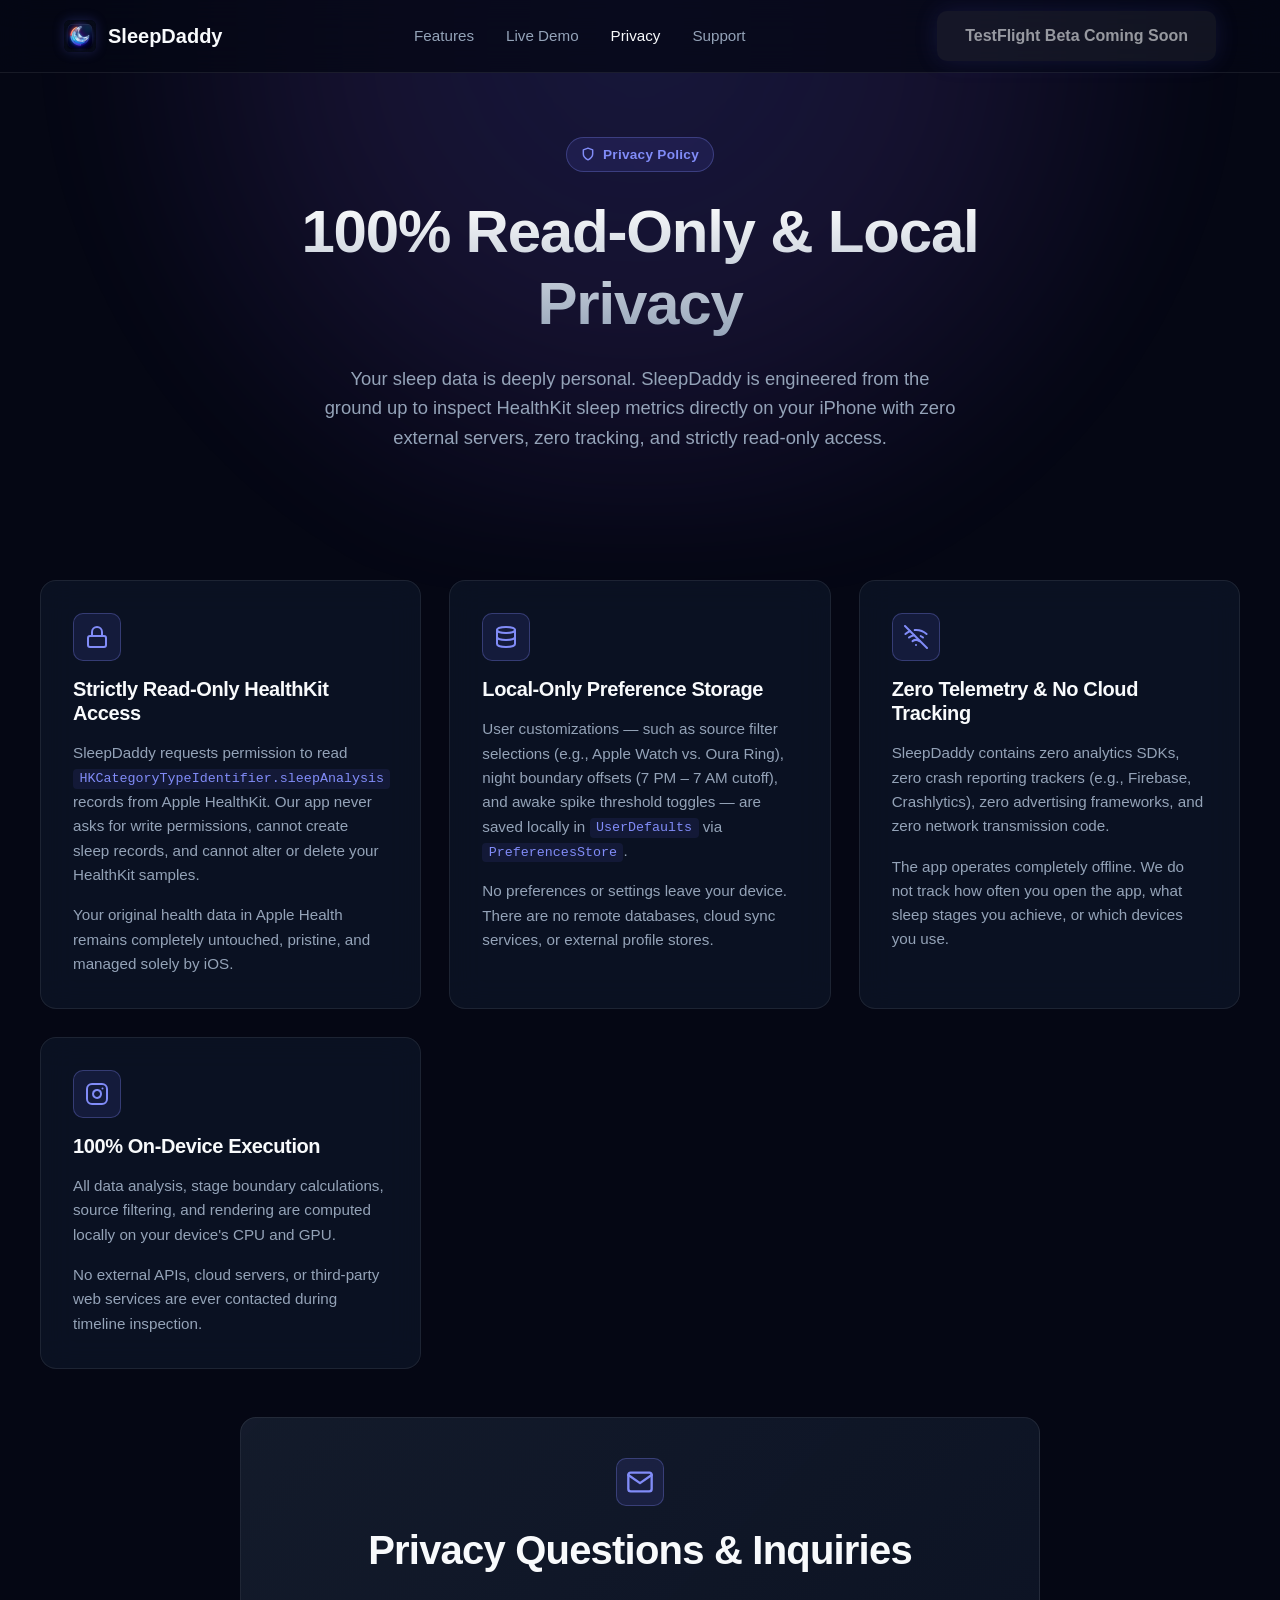
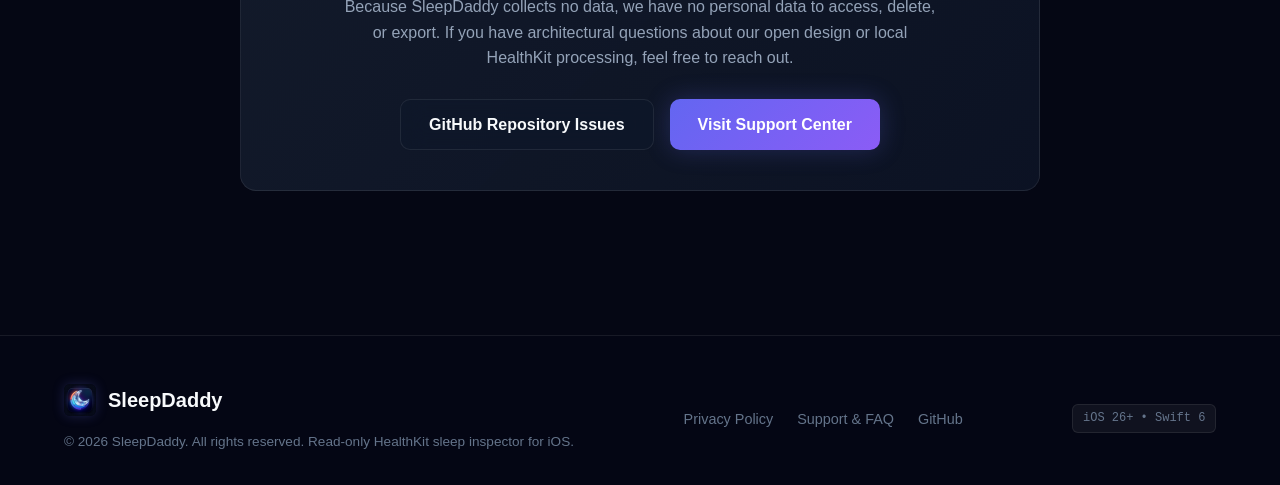
==== web/privacy.html @ 1d40858e "feat(web): add SleepDaddy marketing website and interactive timeline simulator" ====
<!DOCTYPE html>
<html lang="en">
<head>
  <meta charset="UTF-8">
  <meta name="viewport" content="width=device-width, initial-scale=1.0">
  <title>Privacy Policy — SleepDaddy Read-Only HealthKit Sleep Inspector</title>
  <meta name="description" content="SleepDaddy Privacy Policy — 100% read-only HealthKit access, zero servers, zero tracking, and local preference storage.">
  <link rel="canonical" href="https://sleepdaddy.app/privacy">
  <meta property="og:url" content="https://sleepdaddy.app/privacy">
  <meta property="og:title" content="Privacy Policy — SleepDaddy Read-Only HealthKit Sleep Inspector">
  <meta property="og:description" content="SleepDaddy Privacy Policy — 100% read-only HealthKit access, zero servers, zero tracking, and local preference storage.">
  <meta property="og:image" content="https://sleepdaddy.app/app-icon-180x180.png">
  <meta property="og:type" content="website">
  <meta name="twitter:card" content="summary">
  <link rel="icon" type="image/png" sizes="32x32" href="favicon-32x32.png">
  <link rel="stylesheet" href="index.css">
  <script src="main.js" defer></script>
</head>
<body>

  <!-- Ambient Hero Glow -->
  <div class="hero-glow"></div>

  <!-- Header & Sticky Navigation -->
  <header class="site-header">
    <div class="nav-container">
      <a href="/" class="logo">
        <img src="app-icon-64x64.png" alt="SleepDaddy App Icon" class="logo-img">
        <span>SleepDaddy</span>
      </a>
      <ul class="nav-links">
        <li><a href="/#features">Features</a></li>
        <li><a href="/#simulator">Live Demo</a></li>
        <li><a href="privacy" class="active">Privacy</a></li>
        <li><a href="support">Support</a></li>
      </ul>
      <a href="TESTFLIGHT_URL" target="_blank" rel="noopener noreferrer" class="btn-primary btn-testflight">Join TestFlight</a>
    </div>
  </header>

  <main>
    <!-- Page Header Section -->
    <section class="hero container hero-compact">
      <div class="badge">
        <svg width="14" height="14" viewBox="0 0 24 24" fill="none" stroke="currentColor" stroke-width="2.5" stroke-linecap="round" stroke-linejoin="round">
          <path d="M12 22s8-4 8-10V5l-8-3-8 3v7c0 6 8 10 8 10z"></path>
        </svg>
        Privacy Policy
      </div>
      <h1 class="hero-title">100% Read-Only &amp; Local Privacy</h1>
      <p class="hero-description">
        Your sleep data is deeply personal. SleepDaddy is engineered from the ground up to inspect HealthKit sleep metrics directly on your iPhone with zero external servers, zero tracking, and strictly read-only access.
      </p>
    </section>

    <!-- Main Content Section: Privacy Architecture Cards -->
    <section class="section container section-compact">
      <div class="doc-grid">

        <!-- Article Card 1 -->
        <article class="doc-card" id="read-only-access">
          <div class="doc-card-icon">
            <svg width="24" height="24" viewBox="0 0 24 24" fill="none" stroke="currentColor" stroke-width="2" stroke-linecap="round" stroke-linejoin="round">
              <rect x="3" y="11" width="18" height="11" rx="2" ry="2"></rect>
              <path d="M7 11V7a5 5 0 0 1 10 0v4"></path>
            </svg>
          </div>
          <h3>Strictly Read-Only HealthKit Access</h3>
          <p>
            SleepDaddy requests permission to read <code>HKCategoryTypeIdentifier.sleepAnalysis</code> records from Apple HealthKit. Our app never asks for write permissions, cannot create sleep records, and cannot alter or delete your HealthKit samples.
          </p>
          <p>
            Your original health data in Apple Health remains completely untouched, pristine, and managed solely by iOS.
          </p>
        </article>

        <!-- Article Card 2 -->
        <article class="doc-card" id="local-storage">
          <div class="doc-card-icon">
            <svg width="24" height="24" viewBox="0 0 24 24" fill="none" stroke="currentColor" stroke-width="2" stroke-linecap="round" stroke-linejoin="round">
              <ellipse cx="12" cy="5" rx="9" ry="3"></ellipse>
              <path d="M21 12c0 1.66-4 3-9 3s-9-1.34-9-3"></path>
              <path d="M3 5v14c0 1.66 4 3 9 3s9-1.34 9-3V5"></path>
            </svg>
          </div>
          <h3>Local-Only Preference Storage</h3>
          <p>
            User customizations — such as source filter selections (e.g., Apple Watch vs. Oura Ring), night boundary offsets (7 PM – 7 AM cutoff), and awake spike threshold toggles — are saved locally in <code>UserDefaults</code> via <code>PreferencesStore</code>.
          </p>
          <p>
            No preferences or settings leave your device. There are no remote databases, cloud sync services, or external profile stores.
          </p>
        </article>

        <!-- Article Card 3 -->
        <article class="doc-card" id="zero-telemetry">
          <div class="doc-card-icon">
            <svg width="24" height="24" viewBox="0 0 24 24" fill="none" stroke="currentColor" stroke-width="2" stroke-linecap="round" stroke-linejoin="round">
              <line x1="1" y1="1" x2="23" y2="23"></line>
              <path d="M16.72 11.06A10.94 10.94 0 0 1 19 12.55"></path>
              <path d="M5 12.55a10.94 10.94 0 0 1 5.17-2.39"></path>
              <path d="M10.71 5.05A16 16 0 0 1 22.58 9"></path>
              <path d="M1.42 9a15.91 15.91 0 0 1 4.7-2.88"></path>
              <path d="M8.53 16.11a6 6 0 0 1 6.95 0"></path>
              <line x1="12" y1="20" x2="12.01" y2="20"></line>
            </svg>
          </div>
          <h3>Zero Telemetry &amp; No Cloud Tracking</h3>
          <p>
            SleepDaddy contains zero analytics SDKs, zero crash reporting trackers (e.g., Firebase, Crashlytics), zero advertising frameworks, and zero network transmission code.
          </p>
          <p>
            The app operates completely offline. We do not track how often you open the app, what sleep stages you achieve, or which devices you use.
          </p>
        </article>

        <!-- Article Card 4 -->
        <article class="doc-card" id="on-device-execution">
          <div class="doc-card-icon">
            <svg width="24" height="24" viewBox="0 0 24 24" fill="none" stroke="currentColor" stroke-width="2" stroke-linecap="round" stroke-linejoin="round">
              <rect x="2" y="2" width="20" height="20" rx="5" ry="5"></rect>
              <path d="M16 11.37A4 4 0 1 1 12.63 8 4 4 0 0 1 16 11.37z"></path>
              <line x1="17.5" y1="6.5" x2="17.51" y2="6.5"></line>
            </svg>
          </div>
          <h3>100% On-Device Execution</h3>
          <p>
            All data analysis, stage boundary calculations, source filtering, and rendering are computed locally on your device's CPU and GPU.
          </p>
          <p>
            No external APIs, cloud servers, or third-party web services are ever contacted during timeline inspection.
          </p>
        </article>

      </div>

      <!-- Contact / Privacy Inquiries Card -->
      <div class="contact-card" id="privacy-contact">
        <div class="doc-card-icon doc-card-icon-lg">
          <svg width="28" height="28" viewBox="0 0 24 24" fill="none" stroke="currentColor" stroke-width="2" stroke-linecap="round" stroke-linejoin="round">
            <path d="M4 4h16c1.1 0 2 .9 2 2v12c0 1.1-.9 2-2 2H4c-1.1 0-2-.9-2-2V6c0-1.1.9-2 2-2z"></path>
            <polyline points="22,6 12,13 2,6"></polyline>
          </svg>
        </div>
        <h2>Privacy Questions &amp; Inquiries</h2>
        <p class="doc-lead-text">
          Because SleepDaddy collects no data, we have no personal data to access, delete, or export. If you have architectural questions about our open design or local HealthKit processing, feel free to reach out.
        </p>
        <div class="action-group">
          <a href="https://github.com/kevm/sleepdaddy/issues" target="_blank" rel="noopener noreferrer" class="btn-secondary">
            GitHub Repository Issues
          </a>
          <a href="support.html" class="btn-primary">
            Visit Support Center
          </a>
        </div>
      </div>
    </section>
  </main>

  <!-- Footer -->
  <footer class="site-footer">
    <div class="container footer-container">
      <div class="footer-info">
        <a href="/" class="logo logo-sm">
          <img src="app-icon-64x64.png" alt="SleepDaddy App Icon" class="logo-img logo-img-sm">
          <span>SleepDaddy</span>
        </a>
        <p class="footer-copy">
          © 2026 SleepDaddy. All rights reserved. Read-only HealthKit sleep inspector for iOS.
        </p>
      </div>

      <ul class="footer-links">
        <li><a href="privacy" class="active">Privacy Policy</a></li>
        <li><a href="support">Support &amp; FAQ</a></li>
        <li><a href="https://github.com/kevm/sleepdaddy" target="_blank" rel="noopener noreferrer">GitHub</a></li>
      </ul>

      <div class="build-badge">
        iOS 26+ • Swift 6
      </div>
    </div>
  </footer>

</body>
</html>
---- web/index.css ----
/* ==========================================================================
   SleepDaddy Web Design System & StyleSheet
   ========================================================================== */

/* --------------------------------------------------------------------------
   1. CSS Custom Properties (:root)
   -------------------------------------------------------------------------- */
:root {
  /* Color Palette - Dark & Glass Theme */
  --bg-dark: #050714;
  --bg-surface: rgba(15, 23, 42, 0.65);
  --bg-surface-hover: rgba(30, 41, 59, 0.8);
  --border-glass: rgba(255, 255, 255, 0.08);
  --border-highlight: rgba(129, 140, 248, 0.3);

  /* Typography Colors */
  --text-main: #f8fafc;
  --text-muted: #94a3b8;
  --text-subtle: #64748b;

  /* Accent Colors */
  --accent-primary: #6366f1;
  --accent-secondary: #8b5cf6;
  --accent-glow: rgba(99, 102, 241, 0.25);

  /* Sleep Stage Colors */
  --stage-awake: #fbbf24;      /* Amber */
  --stage-rem: #818cf8;        /* Indigo */
  --stage-core: #3b82f6;       /* Electric Blue */
  --stage-deep: #8b5cf6;       /* Purple / Violet */
  --stage-unspecified: #64748b; /* Slate */

  /* Typography & Layout */
  --font-family: -apple-system, BlinkMacSystemFont, "Segoe UI", Roboto, Helvetica, Arial, sans-serif;
  --max-width: 1200px;

  /* Radii */
  --radius-lg: 16px;
  --radius-md: 10px;
  --radius-sm: 6px;

  /* Transitions & Shadows */
  --transition-fast: 0.15s ease;
  --transition-normal: 0.3s ease;
  --shadow-glass: 0 8px 32px 0 rgba(0, 0, 0, 0.37);
  --shadow-glow: 0 0 25px var(--accent-glow);
}

/* --------------------------------------------------------------------------
   2. Reset & Base Typography
   -------------------------------------------------------------------------- */
*,
*::before,
*::after {
  box-sizing: border-box;
  margin: 0;
  padding: 0;
}

html {
  scroll-behavior: smooth;
  font-size: 16px;
}

body {
  background-color: var(--bg-dark);
  color: var(--text-main);
  font-family: var(--font-family);
  line-height: 1.6;
  overflow-x: hidden;
  -webkit-font-smoothing: antialiased;
  -moz-osx-font-smoothing: grayscale;
}

h1, h2, h3, h4, h5, h6 {
  color: var(--text-main);
  font-weight: 700;
  line-height: 1.2;
  letter-spacing: -0.02em;
}

h1 {
  font-size: clamp(2.25rem, 5vw, 3.75rem);
}

h2 {
  font-size: clamp(1.75rem, 3.5vw, 2.5rem);
}

h3 {
  font-size: clamp(1.25rem, 2.5vw, 1.75rem);
}

p {
  color: var(--text-muted);
}

a {
  color: var(--accent-primary);
  text-decoration: none;
  transition: color var(--transition-fast);
}

a:hover {
  color: var(--text-main);
}

/* --------------------------------------------------------------------------
   2b. Accessibility & Utility Classes
   -------------------------------------------------------------------------- */
.sr-only {
  position: absolute;
  width: 1px;
  height: 1px;
  padding: 0;
  margin: -1px;
  overflow: hidden;
  clip: rect(0, 0, 0, 0);
  white-space: nowrap;
  border: 0;
}

.stage-legend-title {
  font-size: 1.1rem;
  margin: 0;
  font-weight: 600;
  display: flex;
  align-items: center;
  gap: 0.5rem;
}

.hero-badge-icon,
.stage-legend-icon {
  width: 22px;
  height: 22px;
  border-radius: 5px;
}

.btn-sm {
  padding: 0.35rem 0.65rem;
  font-size: 0.85rem;
}

.btn-lg {
  padding: 0.9rem 2.25rem;
  font-size: 1.1rem;
}

.btn-group-sm {
  display: inline-flex;
  gap: 0.3rem;
}

.select-sm {
  padding: 0.4rem 0.75rem;
  font-size: 0.85rem;
  cursor: pointer;
}

.toggle-label {
  display: inline-flex;
  align-items: center;
  gap: 0.45rem;
  font-size: 0.85rem;
  color: var(--text-muted);
  cursor: pointer;
  user-select: none;
}

.toggle-checkbox {
  accent-color: var(--accent-primary);
  cursor: pointer;
}

.doc-code-pill {
  color: var(--stage-rem);
  background: rgba(99, 102, 241, 0.1);
  padding: 0.15rem 0.4rem;
  border-radius: 4px;
  font-family: SFMono-Regular, Consolas, "Liberation Mono", Menlo, monospace;
  font-size: 0.88em;
}

.section-header {
  text-align: center;
  max-width: 680px;
  margin: 0 auto 1.5rem;
}

.section-header h2 {
  margin-bottom: 0.75rem;
}

.privacy-callout-card,
.info-card {
  background: var(--bg-surface);
  backdrop-filter: blur(20px);
  -webkit-backdrop-filter: blur(20px);
  border: 1px solid var(--border-glass);
  border-radius: var(--radius-lg);
  padding: 3rem 2.5rem;
  display: flex;
  flex-direction: column;
  gap: 1.5rem;
}

.badge-self-start {
  align-self: flex-start;
}

.info-grid {
  display: grid;
  grid-template-columns: repeat(auto-fit, minmax(220px, 1fr));
  gap: 1.5rem;
  margin-top: 1rem;
}

.info-item {
  display: flex;
  flex-direction: column;
  gap: 0.5rem;
}

.info-item-title {
  font-size: 1.05rem;
  color: var(--text-main);
}

.info-item-desc {
  font-size: 0.9rem;
}

.cta-footnote {
  font-size: 0.85rem;
  color: var(--text-subtle);
}

.logo-sm {
  font-size: 1.1rem;
}

.logo-img-sm {
  width: 26px;
  height: 26px;
}

.footer-copy {
  font-size: 0.85rem;
  margin-top: 0.4rem;
  color: var(--text-subtle);
}

.hero-compact {
  padding-bottom: 2rem;
}

.section-compact {
  margin-top: 1rem;
}

.doc-card-icon-lg {
  width: 56px;
  height: 56px;
  font-size: 1.5rem;
}

.doc-lead-text {
  max-width: 600px;
}

.action-group {
  display: flex;
  gap: 1rem;
  flex-wrap: wrap;
  justify-content: center;
  margin-top: 0.5rem;
}

.contact-card-spaced {
  margin-top: 2rem;
}

/* --------------------------------------------------------------------------
   3. Background Effects
   -------------------------------------------------------------------------- */
.hero-glow {
  position: fixed;
  top: -20vh;
  left: 50%;
  transform: translateX(-50%);
  width: 100vw;
  height: 80vh;
  max-width: 1400px;
  background: radial-gradient(
    circle at 50% 30%,
    rgba(99, 102, 241, 0.18) 0%,
    rgba(139, 92, 246, 0.12) 35%,
    rgba(5, 7, 20, 0) 70%
  );
  pointer-events: none;
  z-index: -1;
  filter: blur(40px);
}

/* --------------------------------------------------------------------------
   4. Layout Containers
   -------------------------------------------------------------------------- */
.container {
  width: 100%;
  max-width: var(--max-width);
  margin: 0 auto;
  padding: 0 1.5rem;
}

.section {
  padding: 5rem 0;
}

/* --------------------------------------------------------------------------
   5. Header & Sticky Navigation
   -------------------------------------------------------------------------- */
header,
.site-header {
  position: sticky;
  top: 0;
  z-index: 100;
  background: rgba(5, 7, 20, 0.75);
  backdrop-filter: blur(16px);
  -webkit-backdrop-filter: blur(16px);
  border-bottom: 1px solid var(--border-glass);
  transition: border-color var(--transition-normal);
}

.nav-container {
  display: flex;
  align-items: center;
  justify-content: space-between;
  height: 72px;
  max-width: var(--max-width);
  margin: 0 auto;
  padding: 0 1.5rem;
}

.logo {
  display: flex;
  align-items: center;
  gap: 0.75rem;
  font-size: 1.25rem;
  font-weight: 700;
  color: var(--text-main);
  text-decoration: none;
}

.logo-icon {
  width: 32px;
  height: 32px;
  background: linear-gradient(135deg, var(--accent-primary), var(--accent-secondary));
  border-radius: var(--radius-sm);
  display: flex;
  align-items: center;
  justify-content: center;
  box-shadow: 0 0 12px var(--accent-glow);
}

.logo-img {
  width: 32px;
  height: 32px;
  border-radius: var(--radius-sm);
  box-shadow: 0 0 12px var(--accent-glow);
  object-fit: cover;
  display: block;
}


.nav-links {
  display: flex;
  align-items: center;
  gap: 2rem;
  list-style: none;
}

.nav-links a {
  color: var(--text-muted);
  font-size: 0.95rem;
  font-weight: 500;
  transition: color var(--transition-fast);
}

.nav-links a:hover,
.nav-links a.active {
  color: var(--text-main);
}

/* --------------------------------------------------------------------------
   6. Badges & Buttons
   -------------------------------------------------------------------------- */
.badge {
  display: inline-flex;
  align-items: center;
  gap: 0.5rem;
  padding: 0.35rem 0.85rem;
  background: rgba(99, 102, 241, 0.12);
  border: 1px solid var(--border-highlight);
  border-radius: 9999px;
  color: var(--stage-rem);
  font-size: 0.85rem;
  font-weight: 600;
  letter-spacing: 0.02em;
}

.btn-primary {
  display: inline-flex;
  align-items: center;
  justify-content: center;
  gap: 0.5rem;
  padding: 0.75rem 1.75rem;
  background: linear-gradient(135deg, var(--accent-primary), var(--accent-secondary));
  color: #ffffff;
  font-size: 1rem;
  font-weight: 600;
  border: none;
  border-radius: var(--radius-md);
  cursor: pointer;
  box-shadow: var(--shadow-glow);
  transition: transform var(--transition-fast), box-shadow var(--transition-fast), opacity var(--transition-fast);
  text-decoration: none;
}

.btn-primary:hover {
  transform: translateY(-2px) scale(1.02);
  box-shadow: 0 0 30px rgba(99, 102, 241, 0.45);
  color: #ffffff;
}

.btn-primary:active {
  transform: translateY(0) scale(0.98);
}

.btn-secondary {
  display: inline-flex;
  align-items: center;
  justify-content: center;
  gap: 0.5rem;
  padding: 0.75rem 1.75rem;
  background: var(--bg-surface);
  color: var(--text-main);
  font-size: 1rem;
  font-weight: 600;
  border: 1px solid var(--border-glass);
  border-radius: var(--radius-md);
  cursor: pointer;
  backdrop-filter: blur(12px);
  -webkit-backdrop-filter: blur(12px);
  transition: background var(--transition-fast), border-color var(--transition-fast), transform var(--transition-fast);
  text-decoration: none;
}

.btn-secondary:hover {
  background: var(--bg-surface-hover);
  border-color: var(--border-highlight);
  transform: translateY(-2px);
  color: var(--text-main);
}

/* --------------------------------------------------------------------------
   7. Hero Section
   -------------------------------------------------------------------------- */
.hero {
  display: flex;
  flex-direction: column;
  align-items: center;
  text-align: center;
  padding: 4rem 1.5rem 3rem;
  gap: 1.5rem;
}

.hero-title {
  max-width: 800px;
  background: linear-gradient(180deg, #ffffff 0%, var(--text-muted) 100%);
  -webkit-background-clip: text;
  -webkit-text-fill-color: transparent;
}

.hero-description {
  max-width: 640px;
  font-size: 1.15rem;
  color: var(--text-muted);
}

.hero-actions {
  display: flex;
  align-items: center;
  gap: 1rem;
  margin-top: 1rem;
  flex-wrap: wrap;
  justify-content: center;
}

/* --------------------------------------------------------------------------
   8. Feature Grid & Feature Cards
   -------------------------------------------------------------------------- */
.feature-grid {
  display: grid;
  grid-template-columns: repeat(3, 1fr);
  gap: 1.5rem;
  margin-top: 2.5rem;
}

.feature-card {
  background: var(--bg-surface);
  backdrop-filter: blur(16px);
  -webkit-backdrop-filter: blur(16px);
  border: 1px solid var(--border-glass);
  border-radius: var(--radius-lg);
  padding: 1.75rem;
  transition: background var(--transition-normal), border-color var(--transition-normal), transform var(--transition-normal), box-shadow var(--transition-normal);
  display: flex;
  flex-direction: column;
  gap: 1rem;
}

.feature-card:hover {
  background: var(--bg-surface-hover);
  border-color: var(--border-highlight);
  transform: translateY(-4px);
  box-shadow: 0 12px 30px rgba(0, 0, 0, 0.4), 0 0 20px rgba(99, 102, 241, 0.15);
}

.feature-icon {
  width: 44px;
  height: 44px;
  border-radius: var(--radius-md);
  background: rgba(99, 102, 241, 0.1);
  border: 1px solid var(--border-highlight);
  display: flex;
  align-items: center;
  justify-content: center;
  color: var(--accent-primary);
  font-size: 1.25rem;
}

.feature-card h3 {
  font-size: 1.2rem;

}

.feature-card p {
  font-size: 0.95rem;
  line-height: 1.5;
}

/* --------------------------------------------------------------------------
   9. Interactive Timeline Simulator Container
   -------------------------------------------------------------------------- */
#simulator {
  scroll-margin-top: 90px;
}

.simulator-container {
  background: var(--bg-surface);
  backdrop-filter: blur(20px);
  -webkit-backdrop-filter: blur(20px);
  border: 1px solid var(--border-glass);
  border-radius: var(--radius-lg);
  overflow: hidden;
  box-shadow: var(--shadow-glass);
  margin-top: 2rem;
}

.simulator-hud {
  display: flex;
  align-items: center;
  justify-content: space-between;
  padding: 1.25rem 1.5rem;
  background: rgba(15, 23, 42, 0.5);
  border-bottom: 1px solid var(--border-glass);
  flex-wrap: wrap;
  gap: 1rem;
}

.simulator-hud-controls {
  display: flex;
  align-items: center;
  gap: 0.75rem;
  flex-wrap: wrap;
}

.simulator-canvas-wrapper {
  position: relative;
  width: 100%;
  height: 320px;
  background: #070a1b;
  overflow: hidden;
  cursor: grab;
  touch-action: none;
}

.simulator-canvas-wrapper:active {
  cursor: grabbing;
}

.simulator-canvas-wrapper canvas,
#simulator-canvas {
  display: block;
  width: 100%;
  height: 100%;
  touch-action: none;
}

.simulator-stats {
  display: grid;
  grid-template-columns: repeat(auto-fit, minmax(140px, 1fr));
  gap: 1rem;
  padding: 1.25rem 1.5rem;
  background: rgba(15, 23, 42, 0.3);
  border-top: 1px solid var(--border-glass);
}

.stat-card {
  display: flex;
  flex-direction: column;
  gap: 0.25rem;
}

.stat-label {
  font-size: 0.8rem;
  text-transform: uppercase;
  letter-spacing: 0.05em;
  color: var(--text-subtle);

}

.stat-value,
.stat-card-value {
  font-size: 1.35rem;
  font-weight: 700;
  color: var(--text-main);
}

/* Sleep Stage Legend Indicators */
.stage-legend {
  display: flex;
  align-items: center;
  gap: 1.25rem;
  flex-wrap: wrap;
}

.stage-pill {
  display: inline-flex;
  align-items: center;
  gap: 0.4rem;
  font-size: 0.85rem;
  color: var(--text-muted);
}

.stage-dot {
  width: 10px;
  height: 10px;
  border-radius: 50%;
}

.stage-dot.awake { background-color: var(--stage-awake); box-shadow: 0 0 8px var(--stage-awake); }
.stage-dot.rem { background-color: var(--stage-rem); box-shadow: 0 0 8px var(--stage-rem); }
.stage-dot.core { background-color: var(--stage-core); box-shadow: 0 0 8px var(--stage-core); }
.stage-dot.deep { background-color: var(--stage-deep); box-shadow: 0 0 8px var(--stage-deep); }
.stage-dot.unspecified { background-color: var(--stage-unspecified); }

/* --------------------------------------------------------------------------
   10. Download CTA Box
   -------------------------------------------------------------------------- */
.cta-box {
  background: linear-gradient(135deg, rgba(30, 41, 59, 0.7) 0%, rgba(15, 23, 42, 0.8) 100%);
  backdrop-filter: blur(20px);
  -webkit-backdrop-filter: blur(20px);
  border: 1px solid var(--border-highlight);
  border-radius: var(--radius-lg);
  padding: 3.5rem 2rem;
  text-align: center;
  box-shadow: 0 20px 40px rgba(0, 0, 0, 0.4), var(--shadow-glow);
  display: flex;
  flex-direction: column;
  align-items: center;
  gap: 1.5rem;
}

.cta-box h2 {
  max-width: 600px;
}

.cta-box p {
  max-width: 500px;
}

/* --------------------------------------------------------------------------
   11. Footer Styling
   -------------------------------------------------------------------------- */
footer,
.site-footer {
  border-top: 1px solid var(--border-glass);
  padding: 3rem 0 2rem;
  margin-top: 4rem;
  background: rgba(5, 7, 20, 0.9);
}

.footer-container {
  display: flex;
  align-items: center;
  justify-content: space-between;
  flex-wrap: wrap;
  gap: 1.5rem;
}

.footer-info {
  display: flex;
  flex-direction: column;
  gap: 0.5rem;
}

.footer-links {
  display: flex;
  align-items: center;
  gap: 1.5rem;
  list-style: none;
}

.footer-links a {
  color: var(--text-subtle);
  font-size: 0.9rem;
}

.footer-links a:hover {
  color: var(--text-main);
}

.build-badge {
  display: inline-flex;
  align-items: center;
  gap: 0.4rem;
  padding: 0.25rem 0.6rem;
  background: rgba(255, 255, 255, 0.05);
  border: 1px solid var(--border-glass);
  border-radius: var(--radius-sm);
  font-size: 0.75rem;
  color: var(--text-subtle);
  font-family: monospace;
}

/* --------------------------------------------------------------------------
   11b. Documentation, Article Cards & Accordions (Privacy & Support)
   -------------------------------------------------------------------------- */
.doc-header {
  text-align: center;
  max-width: 760px;
  margin: 0 auto 3rem;
  display: flex;
  flex-direction: column;
  align-items: center;
  gap: 1.25rem;
}

.doc-grid {
  display: grid;
  grid-template-columns: repeat(auto-fit, minmax(320px, 1fr));
  gap: 1.75rem;
  margin-bottom: 3rem;
}

.doc-card {
  background: var(--bg-surface);
  backdrop-filter: blur(16px);
  -webkit-backdrop-filter: blur(16px);
  border: 1px solid var(--border-glass);
  border-radius: var(--radius-lg);
  padding: 2rem;
  display: flex;
  flex-direction: column;
  gap: 1rem;
  transition: background var(--transition-normal), border-color var(--transition-normal), transform var(--transition-normal), box-shadow var(--transition-normal);
}

.doc-card:hover {
  background: var(--bg-surface-hover);
  border-color: var(--border-highlight);
  transform: translateY(-3px);
  box-shadow: 0 12px 30px rgba(0, 0, 0, 0.4), 0 0 20px rgba(99, 102, 241, 0.12);
}

.doc-card-icon {
  width: 48px;
  height: 48px;
  border-radius: var(--radius-md);
  background: rgba(99, 102, 241, 0.12);
  border: 1px solid var(--border-highlight);
  display: flex;
  align-items: center;
  justify-content: center;
  color: var(--stage-rem);
}

.doc-card h3 {
  font-size: 1.25rem;
  color: var(--text-main);
}

.doc-card p {
  font-size: 0.95rem;
  line-height: 1.6;
  color: var(--text-muted);
}

.doc-card code {
  color: var(--stage-rem);
  background: rgba(99, 102, 241, 0.1);
  padding: 0.15rem 0.4rem;
  border-radius: 4px;
  font-family: SFMono-Regular, Consolas, "Liberation Mono", Menlo, monospace;
  font-size: 0.88em;
}

.accordion-group {
  display: flex;
  flex-direction: column;
  gap: 1.25rem;
  max-width: 900px;
  margin: 0 auto 3rem;
}

.accordion-item {
  background: var(--bg-surface);
  backdrop-filter: blur(16px);
  -webkit-backdrop-filter: blur(16px);
  border: 1px solid var(--border-glass);
  border-radius: var(--radius-lg);
  overflow: hidden;
  transition: border-color var(--transition-fast), background var(--transition-fast);
}

.accordion-item[open] {
  border-color: var(--border-highlight);
  background: rgba(15, 23, 42, 0.85);
}

.accordion-summary {
  padding: 1.5rem 1.75rem;
  font-size: 1.15rem;
  font-weight: 600;
  color: var(--text-main);
  cursor: pointer;
  display: flex;
  align-items: center;
  justify-content: space-between;
  user-select: none;
  list-style: none;
}

.accordion-summary::-webkit-details-marker {
  display: none;
}

.stat-source-badge {
  display: inline-flex;
  align-items: center;
  gap: 6px;
  padding: 4px 10px;
  font-size: 0.75rem;
  font-weight: 600;
  color: var(--color-primary-light);
  background: rgba(96, 165, 250, 0.12);
  border: 1px solid rgba(96, 165, 250, 0.3);
  border-radius: 9999px;
  margin-bottom: 12px;
}

.btn-disabled {
  opacity: 0.6;
  cursor: not-allowed;
  pointer-events: none;
  background: rgba(255, 255, 255, 0.1) !important;
  color: var(--color-text-muted) !important;
  border-color: rgba(255, 255, 255, 0.15) !important;
}

.hidden {
  display: none !important;
}

.accordion-summary-icon {
  width: 28px;
  height: 28px;
  border-radius: 50%;
  background: rgba(255, 255, 255, 0.05);
  border: 1px solid var(--border-glass);
  display: flex;
  align-items: center;
  justify-content: center;
  color: var(--text-muted);
  transition: transform var(--transition-fast), color var(--transition-fast), background var(--transition-fast);
}

.accordion-item[open] .accordion-summary-icon {
  transform: rotate(180deg);
  color: var(--accent-primary);
  background: rgba(99, 102, 241, 0.15);
  border-color: var(--border-highlight);
}

.accordion-content {
  padding: 0 1.75rem 1.75rem;
  color: var(--text-muted);
  font-size: 0.98rem;
  line-height: 1.7;
  border-top: 1px solid rgba(255, 255, 255, 0.04);
  margin-top: 0.25rem;
  padding-top: 1.25rem;
}

.accordion-content p + p {
  margin-top: 1rem;
}

.accordion-content ul, .accordion-content ol {
  margin-left: 1.5rem;
  margin-top: 0.75rem;
  margin-bottom: 0.75rem;
}

.accordion-content li {
  margin-bottom: 0.4rem;
}

.accordion-content code {
  color: var(--stage-rem);
  background: rgba(99, 102, 241, 0.1);
  padding: 0.15rem 0.4rem;
  border-radius: 4px;
  font-family: SFMono-Regular, Consolas, "Liberation Mono", Menlo, monospace;
  font-size: 0.88em;
}

.contact-card {
  background: linear-gradient(135deg, rgba(30, 41, 59, 0.6) 0%, rgba(15, 23, 42, 0.7) 100%);
  border: 1px solid var(--border-glass);
  border-radius: var(--radius-lg);
  padding: 2.5rem;
  text-align: center;
  display: flex;
  flex-direction: column;
  align-items: center;
  gap: 1.25rem;
  max-width: 800px;
  margin: 0 auto;
}

/* --------------------------------------------------------------------------
   12. Responsive Design (@media max-width: 768px)
   -------------------------------------------------------------------------- */
@media (max-width: 768px) {
  .nav-container {
    height: auto;
    min-height: 64px;
    padding: 0.5rem 1rem;
    flex-wrap: wrap;
    gap: 0.5rem 1rem;
    justify-content: space-between;
  }

  .logo {
    font-size: 1.1rem;
    gap: 0.5rem;
  }

  .logo-img,
  .logo-icon {
    width: 28px;
    height: 28px;
  }

  .nav-links {
    gap: 0.75rem 1rem;
    font-size: 0.85rem;
    flex-wrap: wrap;
  }

  .nav-links a {
    font-size: 0.85rem;
  }

  .nav-container .btn-primary {
    padding: 0.45rem 1rem;
    font-size: 0.85rem;
    white-space: nowrap;
  }

  .hero {
    padding: 2.5rem 1rem;
  }

  .feature-grid {
    grid-template-columns: 1fr;
    gap: 1rem;
  }

  .simulator-hud {
    flex-direction: column;
    align-items: flex-start;
  }

  .simulator-canvas-wrapper {
    height: 240px;
  }

  .simulator-stats {
    grid-template-columns: repeat(2, 1fr);
  }

  .cta-box {
    padding: 2.5rem 1.25rem;
  }

  .footer-container {
    flex-direction: column;
    align-items: flex-start;
  }
}

@media (max-width: 480px) {
  .nav-container {
    padding: 0.5rem 0.75rem;
    gap: 0.4rem 0.5rem;
  }

  .logo {
    font-size: 0.95rem;
    gap: 0.4rem;
  }

  .logo-img,
  .logo-icon {
    width: 24px;
    height: 24px;
  }

  .nav-links {
    gap: 0.35rem 0.6rem;
  }

  .nav-links a {
    font-size: 0.78rem;
  }

  .nav-container .btn-primary {
    padding: 0.35rem 0.75rem;
    font-size: 0.78rem;
  }

  .privacy-callout-card,
  .info-card {
    padding: 1.75rem 1.25rem;
  }
}
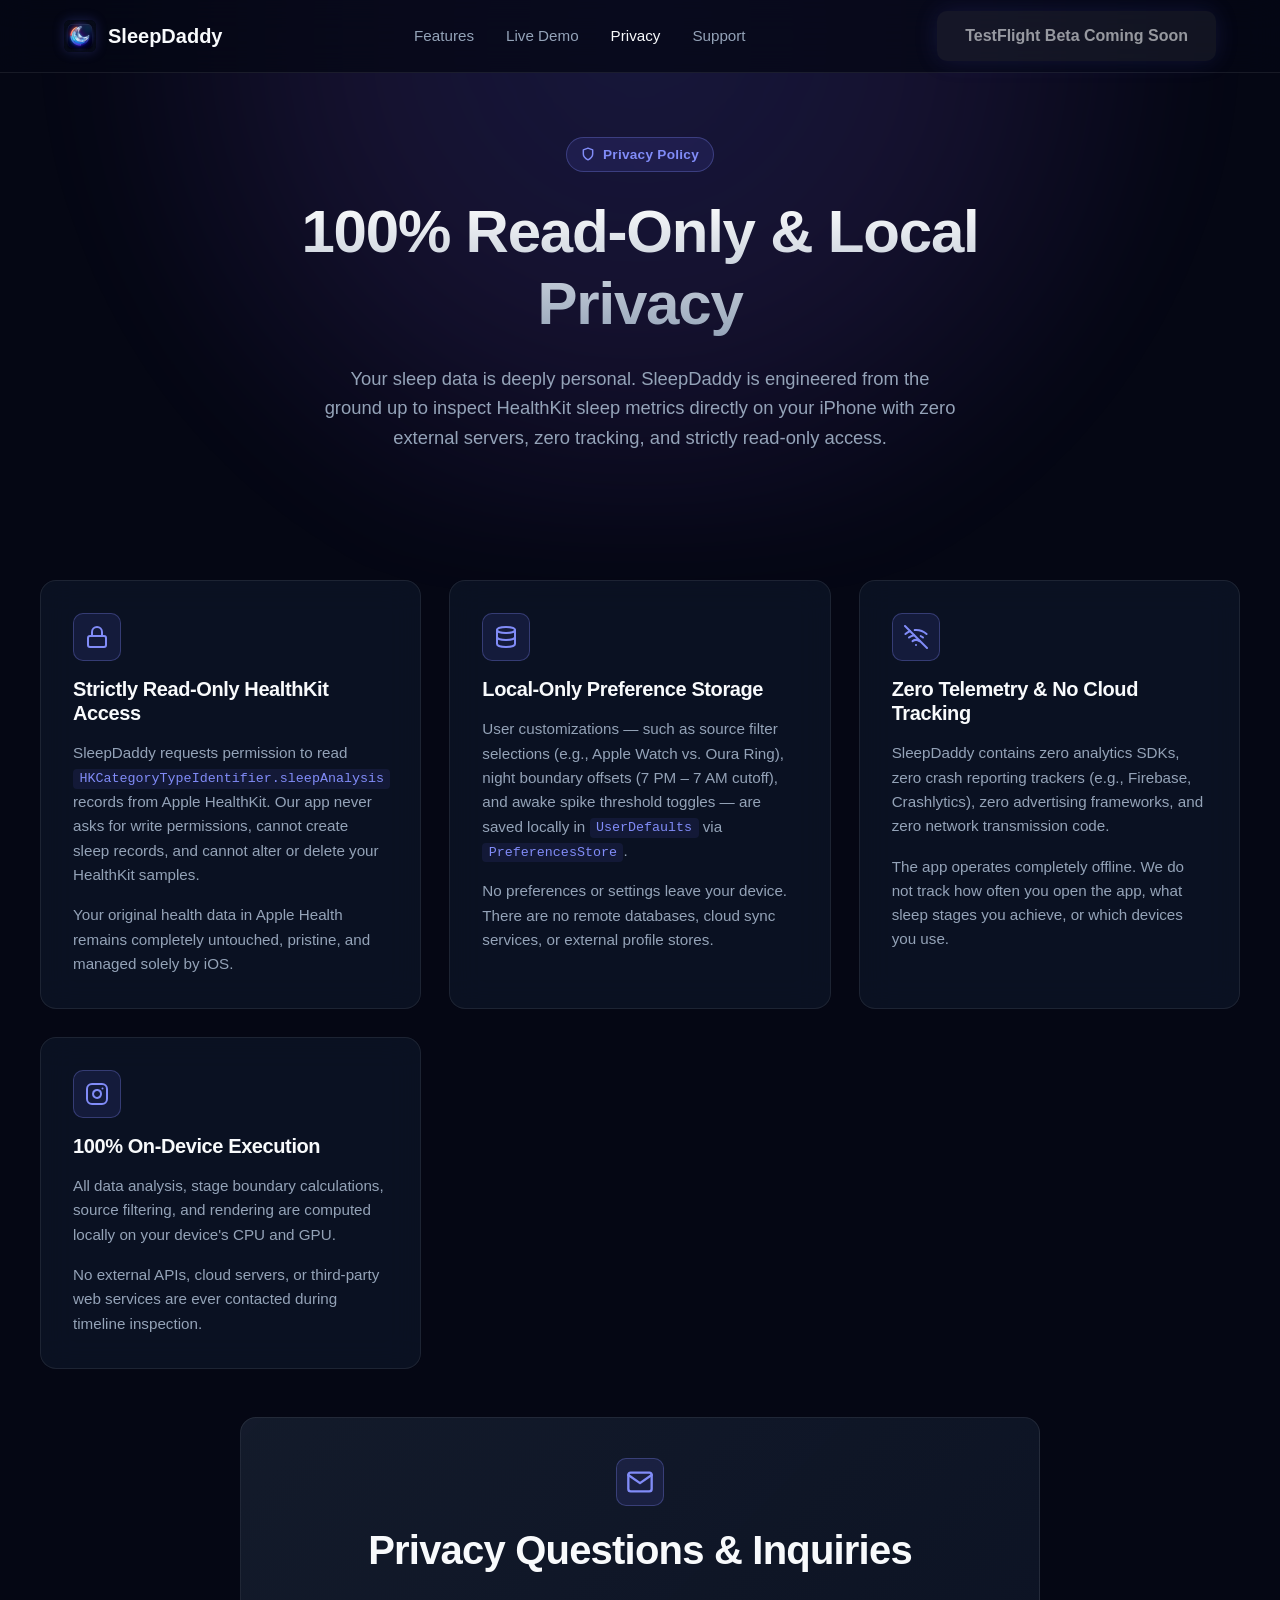
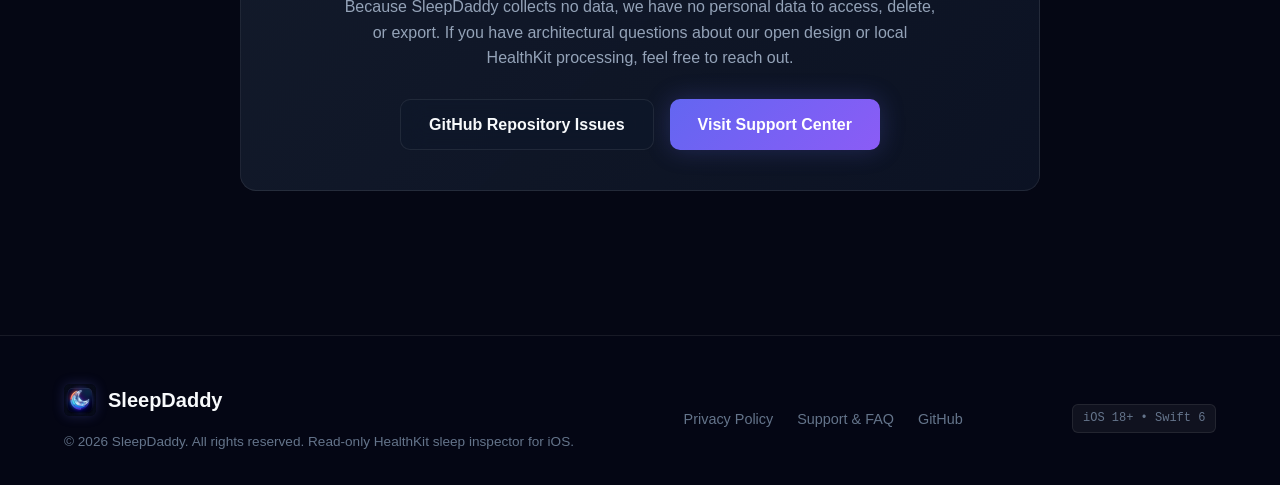
==== commit 5d849102: "chore: lower minimum deployment target to iOS 18 Widens the addressable install base ahead of the pu" ====
--- a/web/privacy.html
+++ b/web/privacy.html
@@ -178,7 +178,7 @@
       </ul>
 
       <div class="build-badge">
-        iOS 26+ • Swift 6
+        iOS 18+ • Swift 6
       </div>
     </div>
   </footer>
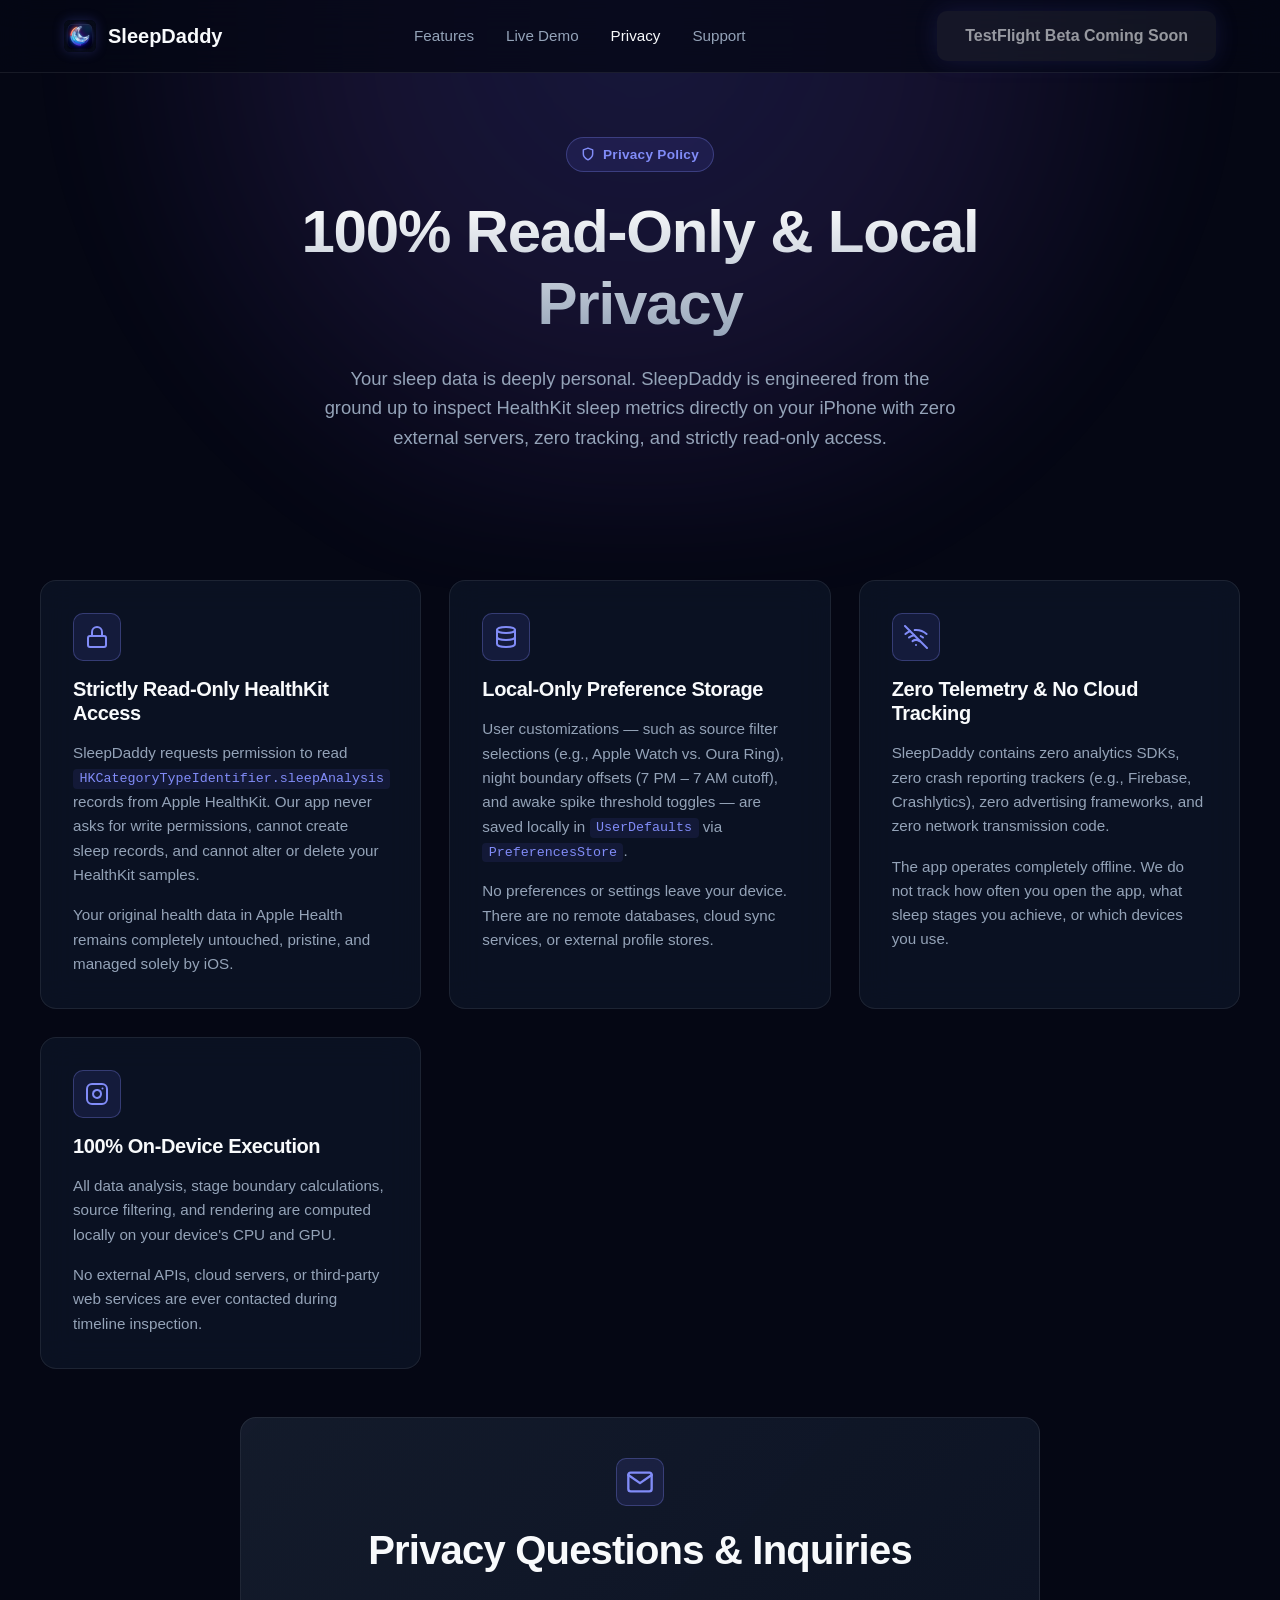
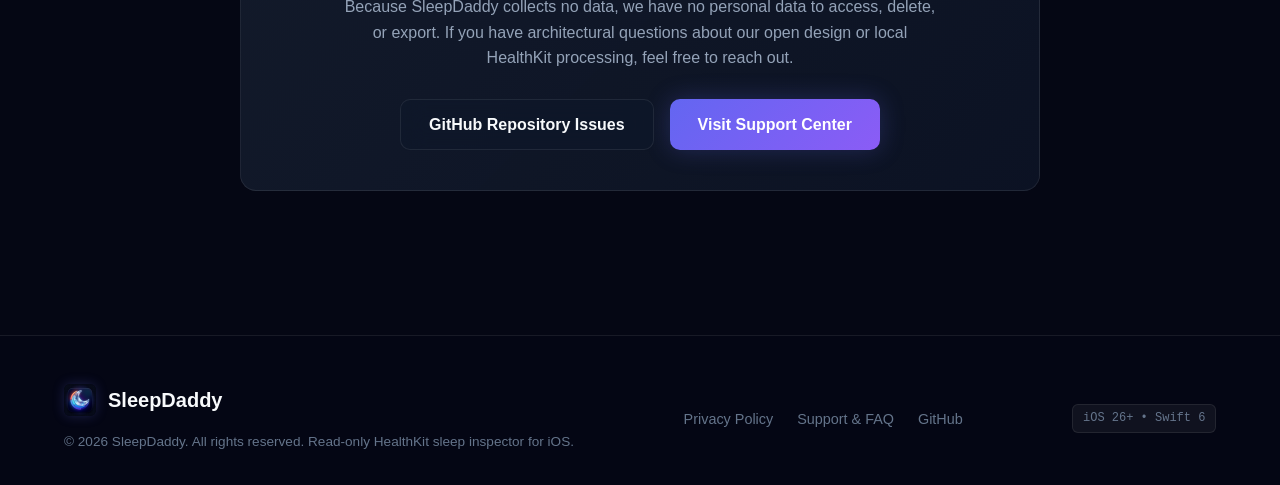
==== commit 5b0b7b31: "fix(ci): repair Vercel deploy workflow and make the web build portable (#10) * fix(ci): repair Verce" ====
--- a/web/privacy.html
+++ b/web/privacy.html
@@ -5,11 +5,11 @@
   <meta name="viewport" content="width=device-width, initial-scale=1.0">
   <title>Privacy Policy — SleepDaddy Read-Only HealthKit Sleep Inspector</title>
   <meta name="description" content="SleepDaddy Privacy Policy — 100% read-only HealthKit access, zero servers, zero tracking, and local preference storage.">
-  <link rel="canonical" href="https://sleepdaddy.app/privacy">
-  <meta property="og:url" content="https://sleepdaddy.app/privacy">
+  <link rel="canonical" href="https://sleepdaddy.fm.rodeo/privacy">
+  <meta property="og:url" content="https://sleepdaddy.fm.rodeo/privacy">
   <meta property="og:title" content="Privacy Policy — SleepDaddy Read-Only HealthKit Sleep Inspector">
   <meta property="og:description" content="SleepDaddy Privacy Policy — 100% read-only HealthKit access, zero servers, zero tracking, and local preference storage.">
-  <meta property="og:image" content="https://sleepdaddy.app/app-icon-180x180.png">
+  <meta property="og:image" content="https://sleepdaddy.fm.rodeo/app-icon-180x180.png">
   <meta property="og:type" content="website">
   <meta name="twitter:card" content="summary">
   <link rel="icon" type="image/png" sizes="32x32" href="favicon-32x32.png">
@@ -178,7 +178,7 @@
       </ul>
 
       <div class="build-badge">
-        iOS 18+ • Swift 6
+        iOS 26+ • Swift 6
       </div>
     </div>
   </footer>
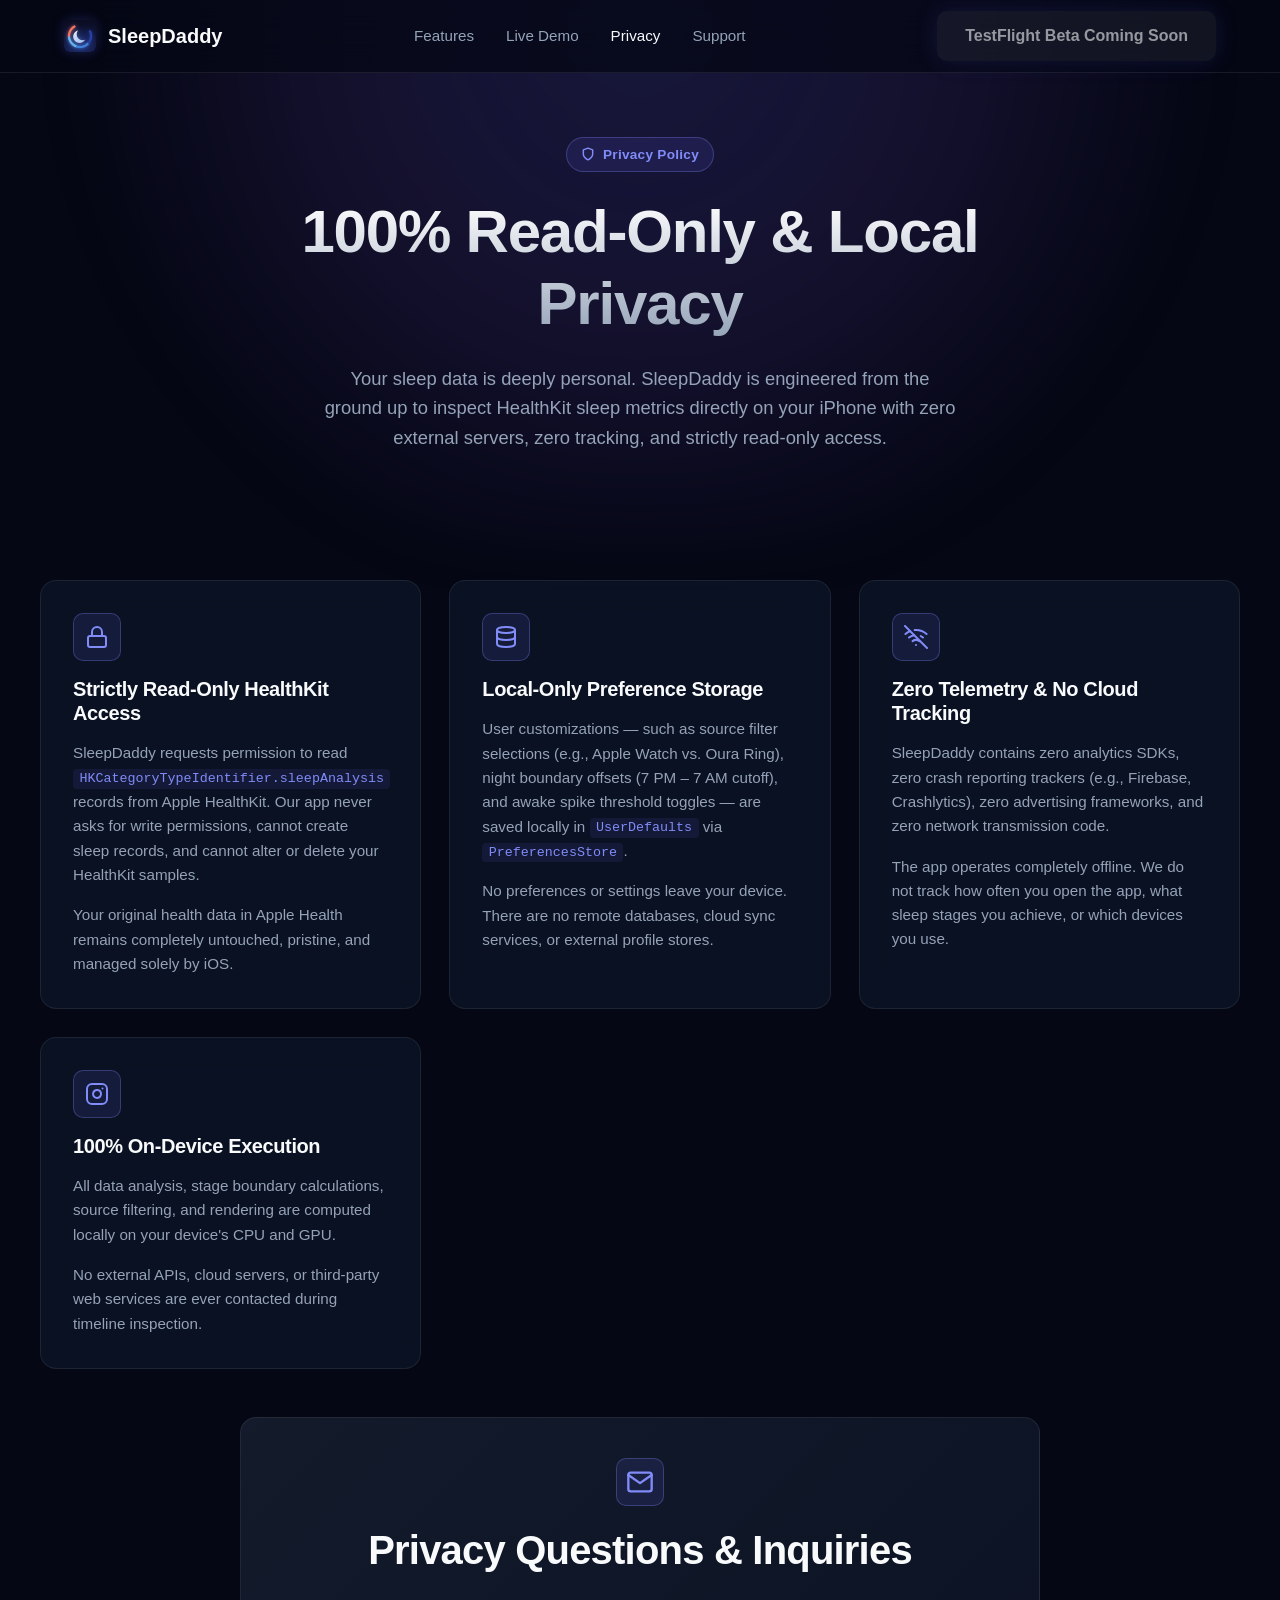
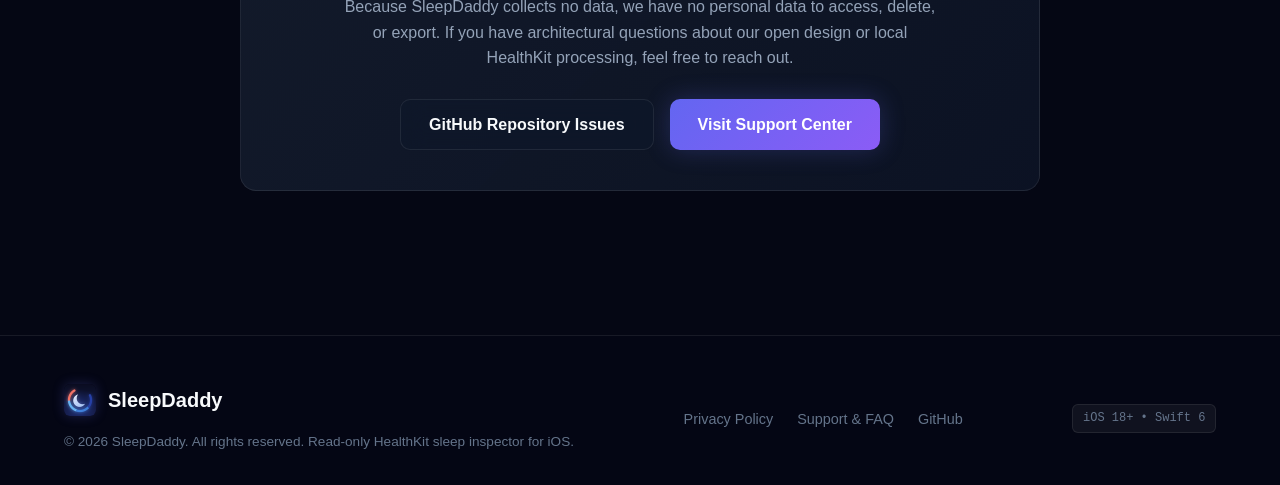
==== commit 09997fca: "chore: lower minimum deployment target to iOS 18 (#11) Widens the addressable install base ahead of " ====
--- a/web/privacy.html
+++ b/web/privacy.html
@@ -178,7 +178,7 @@
       </ul>
 
       <div class="build-badge">
-        iOS 26+ • Swift 6
+        iOS 18+ • Swift 6
       </div>
     </div>
   </footer>
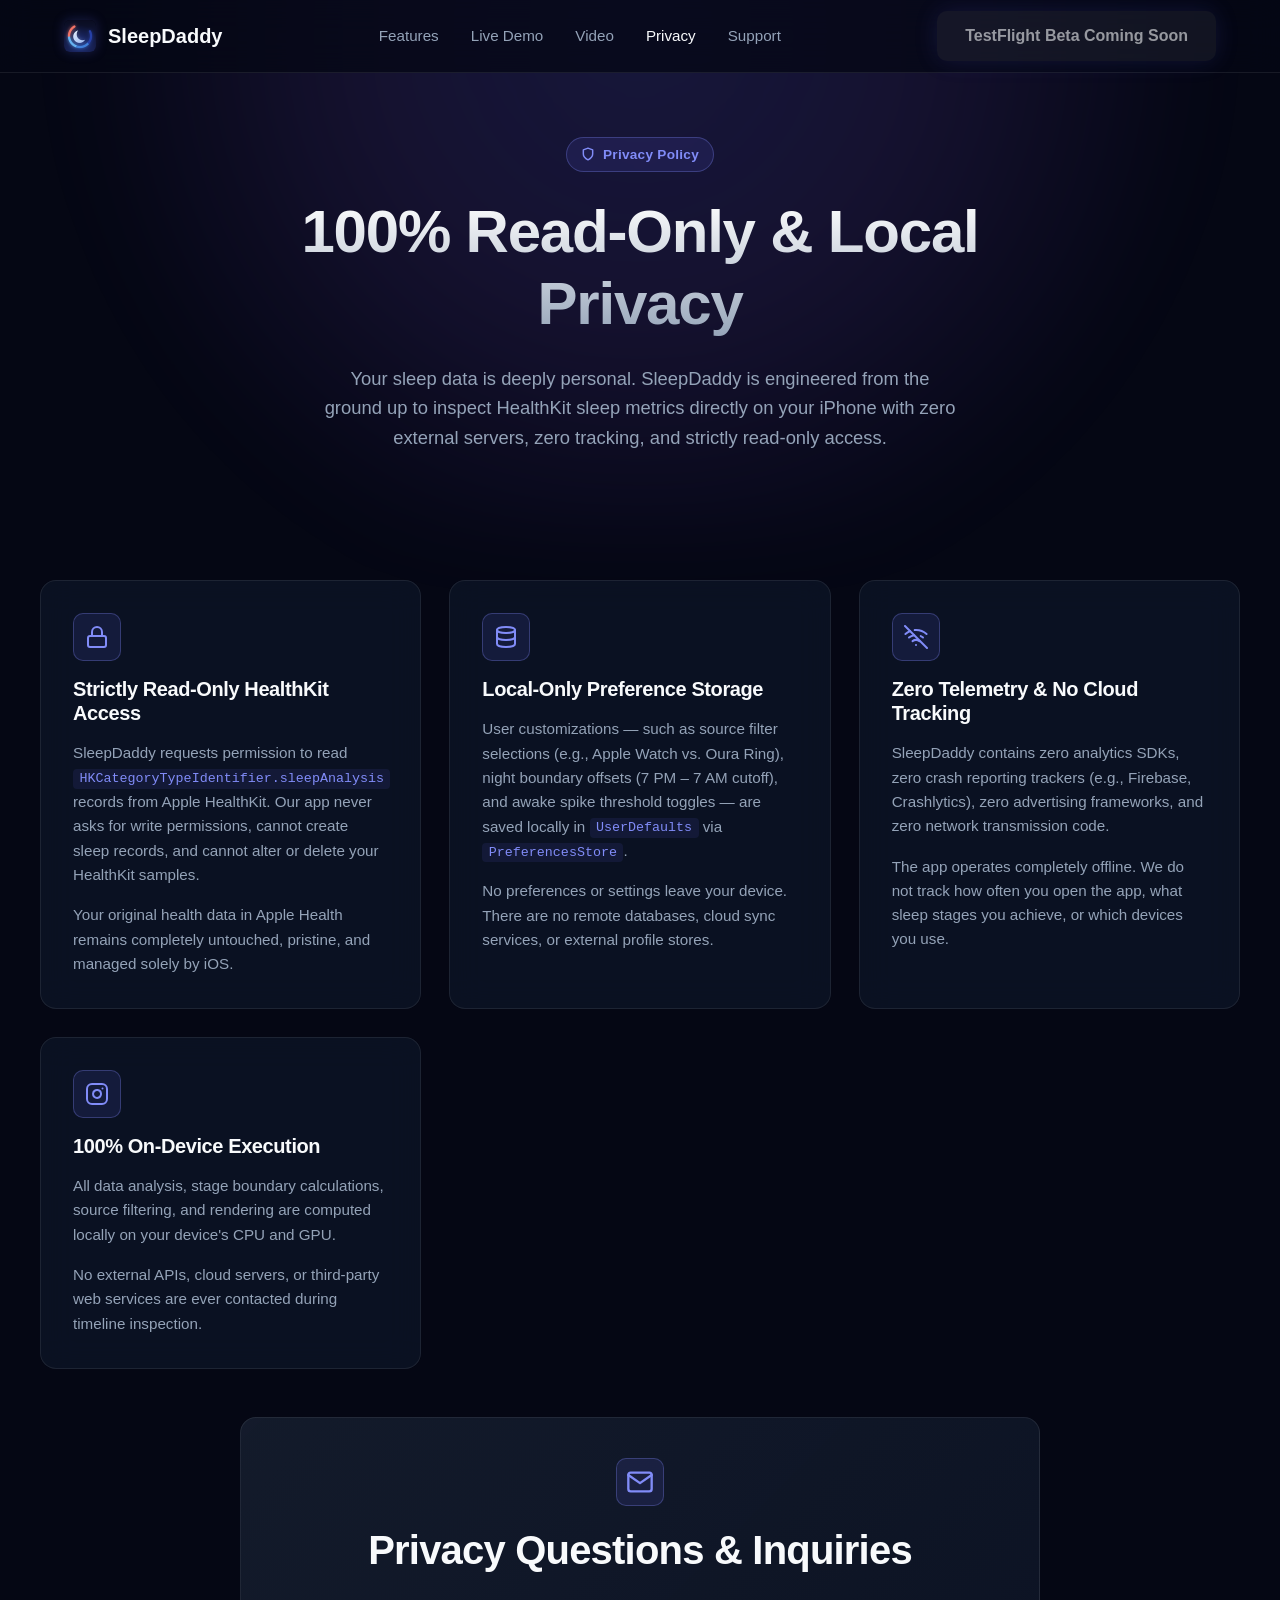
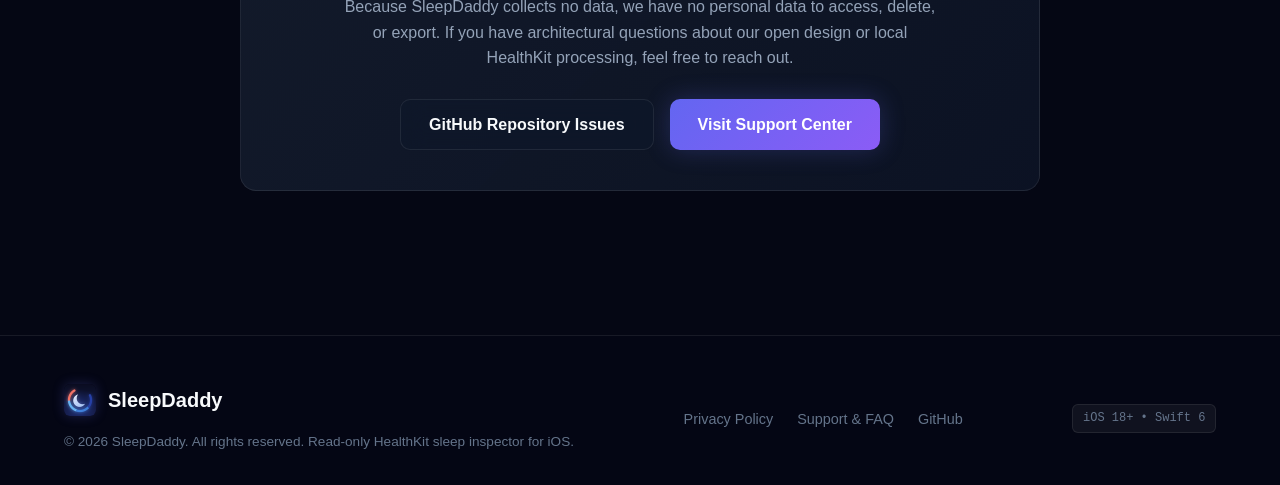
==== commit e7f74871: "Publish the demo video at /demo Gives App Review a URL to watch the app work, which is what the App " ====
--- a/web/privacy.html
+++ b/web/privacy.html
@@ -9,7 +9,9 @@
   <meta property="og:url" content="https://sleepdaddy.fm.rodeo/privacy">
   <meta property="og:title" content="Privacy Policy — SleepDaddy Read-Only HealthKit Sleep Inspector">
   <meta property="og:description" content="SleepDaddy Privacy Policy — 100% read-only HealthKit access, zero servers, zero tracking, and local preference storage.">
-  <meta property="og:image" content="https://sleepdaddy.fm.rodeo/app-icon-180x180.png">
+  <meta property="og:image" content="https://sleepdaddy.fm.rodeo/app-icon-512x512.png">
+  <meta property="og:image:width" content="512">
+  <meta property="og:image:height" content="512">
   <meta property="og:type" content="website">
   <meta name="twitter:card" content="summary">
   <link rel="icon" type="image/png" sizes="32x32" href="favicon-32x32.png">
@@ -31,6 +33,7 @@
       <ul class="nav-links">
         <li><a href="/#features">Features</a></li>
         <li><a href="/#simulator">Live Demo</a></li>
+        <li><a href="demo">Video</a></li>
         <li><a href="privacy" class="active">Privacy</a></li>
         <li><a href="support">Support</a></li>
       </ul>
--- a/web/index.css
+++ b/web/index.css
@@ -952,9 +952,109 @@
 }
 
 /* --------------------------------------------------------------------------
-   12. Responsive Design (@media max-width: 768px)
+   12. Demo Page (demo.html)
+   -------------------------------------------------------------------------- */
+
+/* The video is a tall portrait screen recording, so it sits in its own column
+   beside the walkthrough rather than spanning the page. */
+.demo-layout {
+  display: grid;
+  grid-template-columns: minmax(260px, 340px) 1fr;
+  gap: 3rem;
+  align-items: start;
+}
+
+.demo-video-frame {
+  position: sticky;
+  top: 96px;
+  display: flex;
+  flex-direction: column;
+  gap: 0.75rem;
+}
+
+.demo-video {
+  width: 100%;
+  height: auto;
+  display: block;
+  border: 1px solid var(--border-glass);
+  border-radius: var(--radius-lg);
+  background: #000;
+  box-shadow: var(--shadow-glass);
+}
+
+.demo-video-caption {
+  font-size: 0.85rem;
+  color: var(--text-subtle);
+  text-align: center;
+}
+
+.demo-walkthrough h2 {
+  font-size: 1.6rem;
+  margin-bottom: 0.75rem;
+}
+
+.demo-steps {
+  display: flex;
+  flex-direction: column;
+  gap: 1.25rem;
+  margin: 1.5rem 0 0;
+  padding-left: 1.25rem;
+  color: var(--text-muted);
+}
+
+.demo-steps li {
+  padding-left: 0.35rem;
+  line-height: 1.65;
+}
+
+.demo-steps li::marker {
+  color: var(--stage-rem);
+  font-weight: 700;
+}
+
+.demo-steps strong {
+  color: var(--text-main);
+  font-weight: 600;
+}
+
+.demo-figure {
+  display: flex;
+  flex-direction: column;
+  gap: 1rem;
+  margin: 0;
+}
+
+.demo-figure img {
+  width: 100%;
+  height: auto;
+  display: block;
+  border: 1px solid var(--border-glass);
+  border-radius: var(--radius-lg);
+  box-shadow: var(--shadow-glass);
+}
+
+.demo-figure figcaption {
+  font-size: 0.9rem;
+  color: var(--text-muted);
+  text-align: center;
+}
+
+/* --------------------------------------------------------------------------
+   13. Responsive Design (@media max-width: 768px)
    -------------------------------------------------------------------------- */
 @media (max-width: 768px) {
+  .demo-layout {
+    grid-template-columns: 1fr;
+    gap: 2rem;
+  }
+
+  /* Sticky only helps while the walkthrough sits alongside the video. */
+  .demo-video-frame {
+    position: static;
+    max-width: 320px;
+    margin: 0 auto;
+  }
+
   .nav-container {
     height: auto;
     min-height: 64px;
